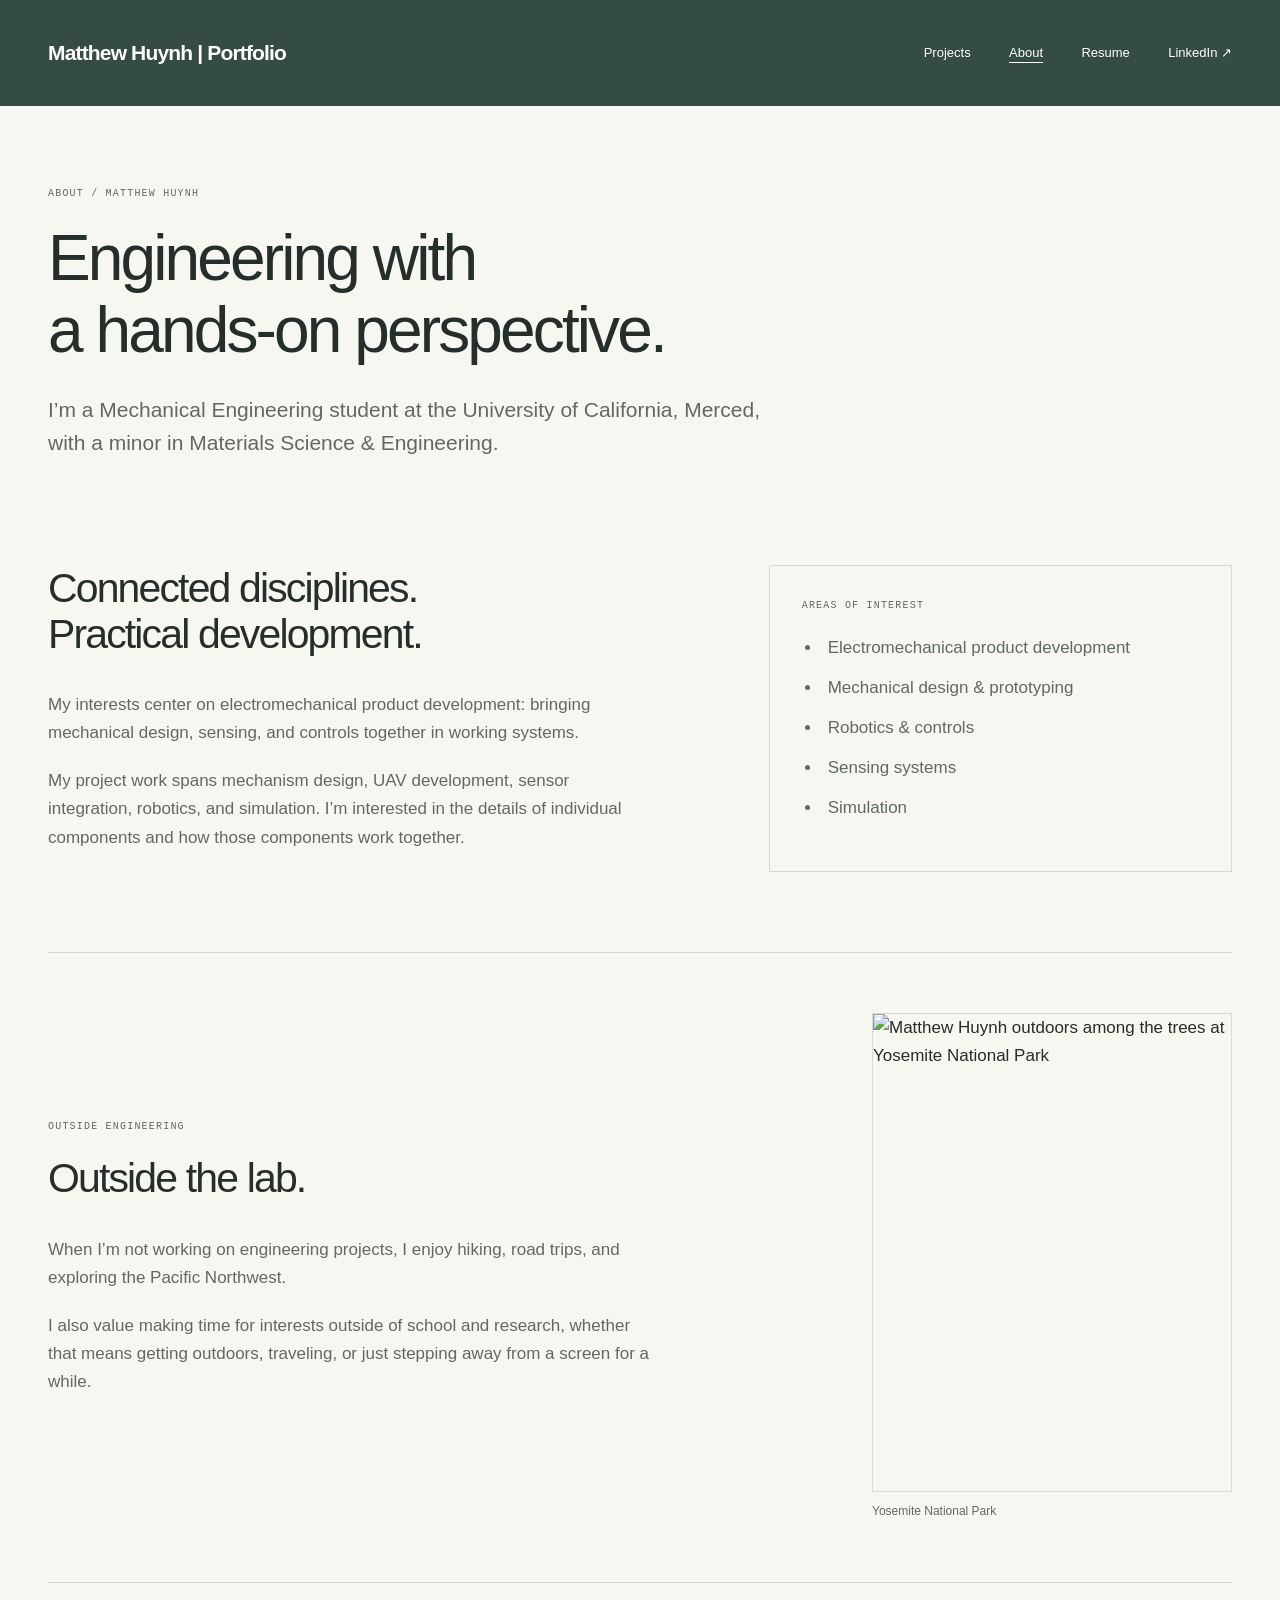
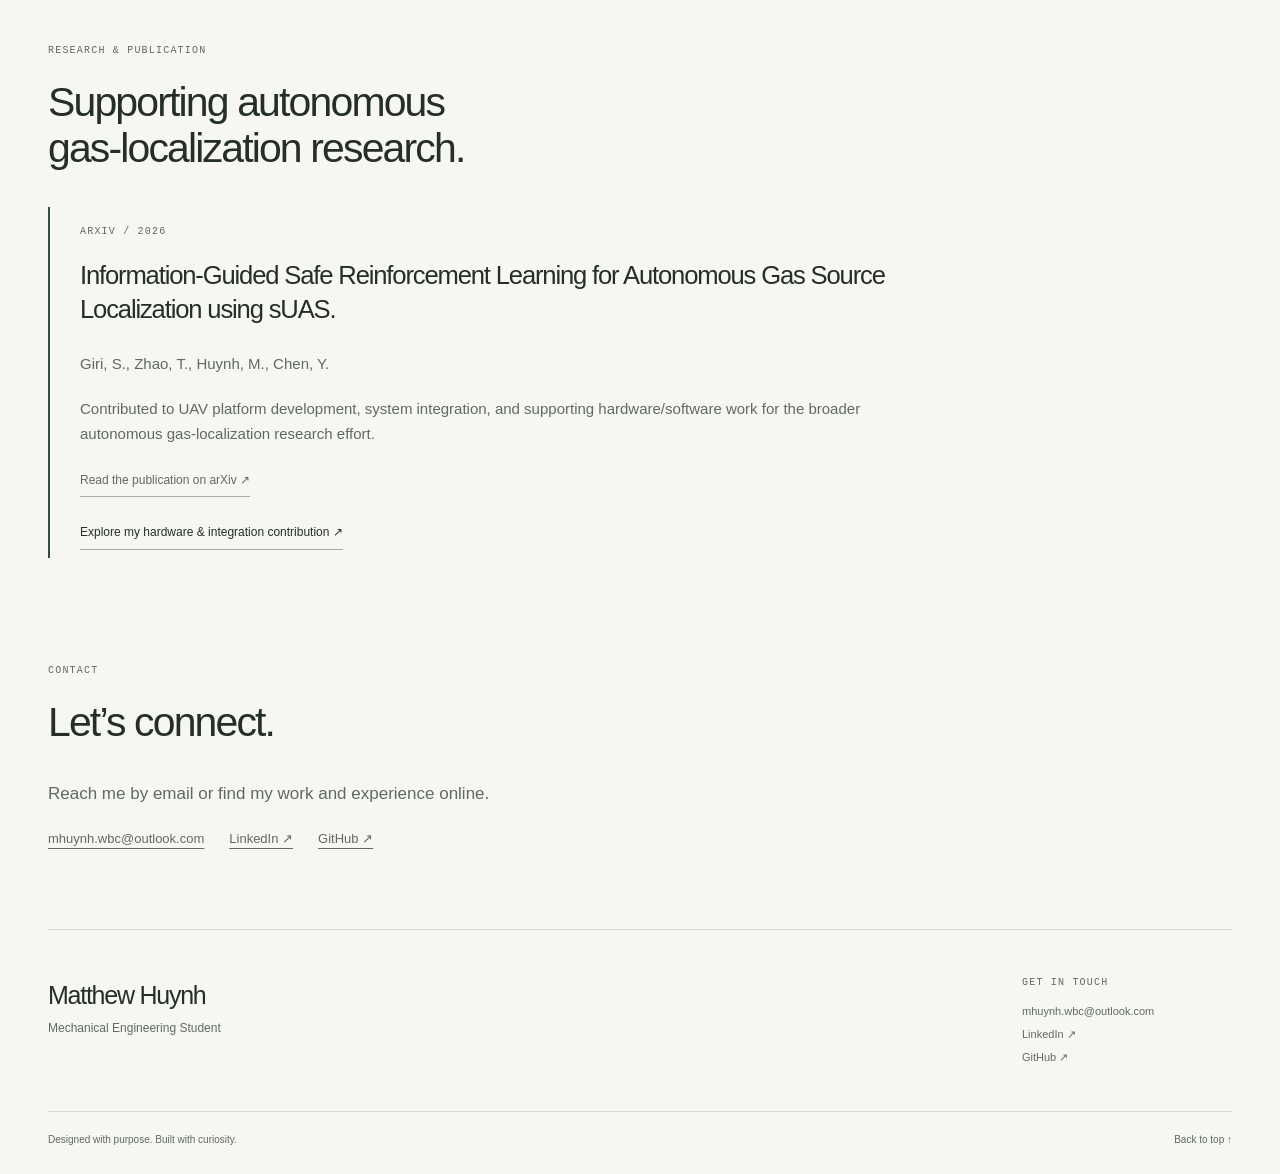
==== about.html @ 2b89392b "added website content" ====
<!doctype html>
<html lang="en"><head><meta charset="utf-8"><meta name="viewport" content="width=device-width, initial-scale=1"><title>About | Matthew Huynh</title><meta name="description" content="Meet Matthew Huynh, a UC Merced Mechanical Engineering student focused on electromechanical development, sensing, and controls."><meta property="og:title" content="About | Matthew Huynh"><meta property="og:description" content="Meet Matthew Huynh, a UC Merced Mechanical Engineering student focused on electromechanical development, sensing, and controls."><meta property="og:type" content="website"><!-- TODO: Add an absolute og:image URL when project photography is available. --><link rel="stylesheet" href="assets/css/styles.css"><script src="assets/js/main.js" defer></script></head>
<body><a class="skip-link" href="#main">Skip to content</a><header class="site-header"><div class="header-inner"><a class="brand" href="index.html">Matthew Huynh | Portfolio</a><button class="menu-toggle" aria-controls="navigation" aria-expanded="false" hidden>Menu <span aria-hidden="true">+</span></button><nav id="navigation" aria-label="Main navigation"><a href="index.html#projects">Projects</a><a href="about.html" aria-current="page">About</a><a href="resume.html">Resume</a><a href="https://www.linkedin.com/in/matthewlhuynh/">LinkedIn <span aria-hidden="true">↗</span></a></nav></div></header>
<main id="main"><section class="page-hero narrow-hero"><p class="eyebrow">ABOUT / MATTHEW HUYNH</p><h1>Engineering with<br>a hands-on perspective.</h1><p class="page-lead">I’m a Mechanical Engineering student at the University of California, Merced, with a minor in Materials Science & Engineering.</p></section><section class="about-layout"><div><h2>Connected disciplines.<br>Practical development.</h2><p>My interests center on electromechanical product development: bringing mechanical design, sensing, and controls together in working systems.</p><p>My project work spans mechanism design, UAV development, sensor integration, robotics, and simulation. I’m interested in the details of individual components and how those components work together.</p></div><aside class="interest-panel"><p class="eyebrow">AREAS OF INTEREST</p><ul class="role-list"><li>Electromechanical product development</li><li>Mechanical design & prototyping</li><li>Robotics & controls</li><li>Sensing systems</li><li>Simulation</li></ul></aside></section><section class="about-layout about-personal" aria-labelledby="outside-lab">
<div><p class="eyebrow">OUTSIDE ENGINEERING</p><h2 id="outside-lab">Outside the lab.</h2>
<p>When I&rsquo;m not working on engineering projects, I enjoy hiking, road trips, and exploring the Pacific Northwest.</p>
<p>I also value making time for interests outside of school and research, whether that means getting outdoors, traveling, or just stepping away from a screen for a while.</p></div>
<figure><img src="assets/images/about/IMG_6024.jpg" width="2316" height="3088" loading="lazy" alt="Matthew Huynh outdoors among the trees at Yosemite National Park"><figcaption>Yosemite National Park</figcaption></figure>
</section>
<section class="publication"><p class="eyebrow">RESEARCH & PUBLICATION</p><h2>Supporting autonomous<br>gas-localization research.</h2><article><span class="eyebrow">ARXIV / 2026</span><h3>Information-Guided Safe Reinforcement Learning for Autonomous Gas Source Localization using sUAS.</h3><p>Giri, S., Zhao, T., Huynh, M., Chen, Y.</p><p>Contributed to UAV platform development, system integration, and supporting hardware/software work for the broader autonomous gas-localization research effort.</p><p><a class="text-link" href="https://arxiv.org/html/2609.05569v1">Read the publication on arXiv ↗</a></p><a class="text-link" href="projects/uav-gas-sensing.html">Explore my hardware &amp; integration contribution ↗</a></article></section><section class="contact-section"><p class="eyebrow">CONTACT</p><h2>Let’s connect.</h2><p>Reach me by email or find my work and experience online.</p><div class="contact-placeholders"><a href="mailto:mhuynh.wbc@outlook.com">mhuynh.wbc@outlook.com</a><a href="https://www.linkedin.com/in/matthewlhuynh/">LinkedIn ↗</a><a href="https://github.com/matta-h">GitHub ↗</a></div></section></main><footer><div class="footer-top"><div><a class="footer-name" href="index.html">Matthew Huynh</a><p>Mechanical Engineering Student</p></div><div class="footer-contact"><span class="eyebrow">GET IN TOUCH</span><a href="mailto:mhuynh.wbc@outlook.com">mhuynh.wbc@outlook.com</a><a href="https://www.linkedin.com/in/matthewlhuynh/">LinkedIn ↗</a><a href="https://github.com/matta-h">GitHub ↗</a></div></div><div class="footer-bottom"><span>Designed with purpose. Built with curiosity.</span><a href="#main">Back to top ↑</a></div></footer></body></html>
---- assets/css/styles.css ----
:root {
  --background: #f7f7f2;
  --surface: #eeeee7;
  --text: #252e2a;
  --muted: #606963;
  --accent: #354c45;
  --border: #d6dbd2;
  --max-width: 1200px;
  --space-1: .5rem;
  --space-2: 1rem;
  --space-3: 1.5rem;
  --space-4: 2rem;
  --space-5: 3rem;
  --space-6: 5rem;
  --space-7: 7rem;
}
* { box-sizing: border-box; }
html { scroll-behavior: smooth; scroll-padding-top: calc(105px + 1rem); }
body { margin: 0; background: var(--background); color: var(--text); font: 17px/1.65 -apple-system, BlinkMacSystemFont, "Segoe UI", sans-serif; -webkit-font-smoothing: antialiased; }
a { color: inherit; text-underline-offset: 5px; }
button { font: inherit; }
a, button { -webkit-tap-highlight-color: transparent; }
a:focus-visible, button:focus-visible { outline: 2px solid var(--accent); outline-offset: 6px; }
::selection { background: #cfdbd0; }
h1,h2,h3,p { margin-top: 0; }
h1,h2,h3 { line-height: 1.13; font-weight: 500; letter-spacing: -.045em; }
h1 { font-size: clamp(2.8rem, 5.7vw, 5rem); }
h2 { font-size: clamp(2rem, 3.2vw, 2.8rem); }
h3 { font-size: 1.8rem; }
p { color: var(--muted); margin-bottom: 1.25rem; }
main, footer, .header-inner { width: min(var(--max-width), calc(100% - 96px)); margin-inline: auto; }
.site-header { position: sticky; top: 0; z-index: 5; background: var(--accent); color: #fff; border-bottom: 1px solid var(--accent); }
.header-inner { min-height: 105px; display: flex; align-items: center; justify-content: space-between; gap: 2rem; }
.brand { text-decoration: none; font-size: 21px; font-weight: 600; letter-spacing: -.04em; line-height: 1.3; white-space: nowrap; }
nav { display: flex; gap: 2.4rem; align-items: center; font-size: 13px; }
nav a { text-decoration: none; }
nav a:hover, nav a[aria-current="page"] { text-decoration: underline; }
.nav-placeholder { color: var(--muted); }
.menu-toggle { display: none; }
.skip-link { position: fixed; top: -100px; left: 20px; z-index: 10; padding: 12px 20px; background: var(--text); color: white; }
.skip-link:focus { top: 15px; }
.home-hero { display: grid; grid-template-columns: 1.08fr 1fr; align-items: center; gap: 5%; padding: 82px 0 66px; }
.eyebrow { color: var(--muted); font: 10px/1.6 ui-monospace, SFMono-Regular, Consolas, monospace; letter-spacing: .12em; text-transform: uppercase; }
.dot { display: inline-block; width: 6px; height: 6px; background: var(--accent); border-radius: 50%; margin-right: 8px; vertical-align: 1px; }
.hero-copy h1 { margin: 24px 0; letter-spacing: -.065em; font-size: clamp(2.7rem, 4.65vw, 4.2rem); }
.accent { color: var(--accent); }
.hero-lead { color: var(--text); font-size: clamp(1.2rem, 1.65vw, 1.45rem); line-height: 1.45; max-width: 520px; }
.hero-secondary { font-size: 15px; max-width: 470px; }
.actions { display: flex; flex-wrap: wrap; gap: 12px; margin-top: 30px; }
.button { display: inline-flex; align-items: center; justify-content: center; gap: 32px; padding: 12px 19px; border: 1px solid var(--border); font-size: 12px; text-decoration: none; transition: background .15s; }
.button:hover { background: #e5e8df; }
.button.primary { background: var(--accent); border-color: var(--accent); color: #fff; }
.button.primary:hover { background: #243b34; }
.placeholder-image { aspect-ratio: 4/3; background-color: #e8ece4; background-image: linear-gradient(#52655009 1px, transparent 1px), linear-gradient(90deg,#52655009 1px,transparent 1px); background-size: 32px 32px; position: relative; border: 1px solid #dce1d7; display: grid; place-items: center; min-width: 0; overflow: hidden; }
.hero-image { aspect-ratio: 1.1; background-color: #e5e9df; }
.media-number, .media-corner { position: absolute; font: 10px ui-monospace, Consolas, monospace; color: #627062; }
.media-number { top: 20px; left: 20px; letter-spacing: .13em; }
.media-corner { bottom: 16px; right: 20px; font-size: 20px; }
.media-center { text-align: center; display: flex; align-items: center; flex-direction: column; padding: 30px; font-size: 13px; color: #596556; }
.media-center small { font: 8px/1.6 ui-monospace, Consolas, monospace; letter-spacing: .13em; margin-top: 10px; }
.crosshair { display: grid; place-items: center; font: 30px/1 ui-monospace, Consolas, monospace; font-weight: 200; width: 80px; height: 80px; margin-bottom: 22px; border: 1px solid #a8b6a6; border-radius: 50%; color: #859580; }
.image-caption { display: flex; justify-content: space-between; gap: 15px; font: 8px/1.5 ui-monospace, Consolas, monospace; letter-spacing: .08em; color: var(--muted); padding-top: 12px; }
.discipline-strip { display: flex; justify-content: space-between; flex-wrap: wrap; gap: 15px; border-block: 1px solid var(--border); padding: 20px 0; text-transform: uppercase; font: 10px/1.6 ui-monospace, Consolas, monospace; letter-spacing: .1em; color: var(--muted); }
.selected-projects { padding-top: var(--space-6); }
.section-heading { display: flex; justify-content: space-between; align-items: end; gap: 20px; margin-bottom: 40px; }
.section-heading h2 { margin-bottom: 0; }
.section-heading .eyebrow { margin-bottom: 12px; }
.section-note { font-size: 12px; color: var(--muted); padding-bottom: 4px; }
.project-row { display: grid; grid-template-columns: 1.15fr 1fr; gap: 7%; align-items: center; padding-block: 40px; border-top: 1px solid var(--border); }
.project-media { display: block; text-decoration: none; }
.project-media:hover .placeholder-image { background-color: #e0e6da; }
.project-kicker { display: flex; flex-wrap: wrap; gap: 12px; align-items: center; font: 9px/1.6 ui-monospace, Consolas, monospace; text-transform: uppercase; letter-spacing: .06em; margin-bottom: 24px; color: var(--muted); }
.status { border: 1px solid #c8d2c2; padding: 3px 7px; color: var(--accent); }
.project-copy h3 { font-size: clamp(1.8rem, 3vw, 2.5rem); margin-bottom: 20px; }
.project-copy h3 a { text-decoration: none; }
.project-copy h3 a:hover { text-decoration: underline; text-decoration-thickness: 1px; }
.project-copy p { font-size: 15px; }
.tags { list-style: none; padding: 0; display: flex; flex-wrap: wrap; gap: 7px; margin: 23px 0 28px; }
.tags li { font-size: 9px; padding: 4px 8px; border: 1px solid var(--border); color: var(--muted); }
.text-link { font-size: 12px; font-weight: 500; text-decoration: none; padding-bottom: 6px; border-bottom: 1px solid #a4afa3; display: inline-flex; gap: 28px; }
.text-link:hover { border-color: var(--text); }
.more-projects { padding-block: 55px 80px; }
.more-projects h2 { font-size: 2rem; }
.more-grid { display: grid; grid-template-columns: 1fr 1fr; gap: 24px; }
.small-project { border: 1px solid var(--border); padding: 32px; text-decoration: none; transition: background .15s; }
.small-project:hover { background: var(--surface); }
.small-project h3 { font-size: 1.6rem; margin: 24px 0 16px; }
.small-project p { font-size: 14px; }
.about-teaser { padding: 60px; background: #e9ece3; margin-bottom: 85px; }
.about-teaser p:not(.eyebrow) { max-width: 580px; font-size: 16px; }
footer { border-top: 1px solid var(--border); padding-top: 45px; }
.footer-top { display: flex; justify-content: space-between; gap: 30px; padding-bottom: 45px; }
.footer-name { font-size: 25px; font-weight: 500; letter-spacing: -.05em; text-decoration: none; }
.footer-top p { font-size: 12px; margin-top: 3px; }
.footer-contact { display: flex; flex-direction: column; gap: 5px; font-size: 11px; color: var(--muted); min-width: 210px; }
.footer-contact .eyebrow { margin-bottom: 6px; }
.footer-bottom { display: flex; justify-content: space-between; flex-wrap: wrap; gap: 14px; padding: 20px 0 25px; border-top: 1px solid var(--border); font-size: 10px; color: var(--muted); }
.footer-bottom a { text-decoration: none; }
.page-hero { padding-top: 60px; }
.back-link { display: inline-block; font-size: 12px; text-decoration: none; margin-bottom: 45px; color: var(--muted); }
.page-hero h1 { max-width: 1000px; margin: 20px 0 26px; }
.page-lead { font-size: 21px; max-width: 750px; line-height: 1.6; }
.project-meta { display: grid; grid-template-columns: .7fr 1fr 1fr 1.3fr; gap: 30px; border-block: 1px solid var(--border); padding: 25px 0; margin: 40px 0; }
dt { font: 10px/1.6 ui-monospace, Consolas, monospace; text-transform: uppercase; letter-spacing: .1em; color: var(--muted); margin-bottom: 10px; }
dd { margin: 0; font-size: 13px; }
.case-hero-image { aspect-ratio: 2.25; }
.overview-grid { display: grid; grid-template-columns: 1fr 1fr; gap: 10%; padding-block: 80px; }
.overview-grid h2 { font-size: 2rem; }
.role-list { padding-left: 20px; color: var(--muted); }
.role-list li { padding-left: 6px; margin-bottom: 12px; }
.engineering-process { border-top: 1px solid var(--border); padding-top: 65px; }
.process-row { display: grid; grid-template-columns: 1fr 1fr; gap: 8%; align-items: center; margin-bottom: 65px; }
.process-row:nth-child(odd)>div:first-child { order: 2; }
.process-row h3 { font-size: 2rem; }
.process-row p { font-size: 16px; }
.technical { background: var(--surface); padding: 40px; }
.highlight-grid { display: grid; grid-template-columns: repeat(3,1fr); gap: 35px; }
.highlight-grid span { color: var(--muted); font-size: 12px; }
.highlight-grid h3 { font-size: 1.4rem; margin: 12px 0 0; }
.editor-note { padding-left: 16px; border-left: 2px solid var(--border); font-size: 13px; }
.project-pagination { display: grid; grid-template-columns: 1fr 1fr; gap: 30px; border-top: 1px solid var(--border); padding: 35px 0 65px; }
.project-pagination a { display: flex; flex-direction: column; align-items: start; gap: 12px; }
.project-pagination a:last-child { align-items: end; text-align: right; }
.project-pagination span { color: var(--muted); font-size: 11px; }
.project-pagination strong { font-size: 18px; font-weight: 500; }
.software-project .placeholder-image { background-color: #e5e9ec; background-size: 24px 24px; }
.narrow-hero { padding-block: 80px 55px; }
.narrow-hero h1 { font-size: clamp(2.6rem, 5vw, 4.2rem); }
.about-layout { display: grid; grid-template-columns: 1.3fr 1fr; gap: 10%; padding: 30px 0 80px; }
.interest-panel { padding: 32px; border: 1px solid var(--border); align-self: start; }
.publication { padding-block: 60px; border-top: 1px solid var(--border); }
.publication article { margin-top: 35px; max-width: 850px; border-left: 2px solid var(--accent); padding: 8px 0 8px 30px; }
.publication article h3 { margin-top: 15px; font-size: 1.6rem; line-height: 1.35; }
.publication article p { font-size: 15px; }
.contact-section { padding: 45px 0 80px; }
.contact-placeholders { display: flex; flex-wrap: wrap; gap: 25px; font-size: 13px; color: var(--muted); }
.education { display: grid; grid-template-columns: 1fr 3fr; gap: 30px; border-block: 1px solid var(--border); padding: 40px 0; }
.education h2 { font-size: 2rem; }
.education p { margin-bottom: 6px; }
.education-facts { display: flex; flex-wrap: wrap; gap: 30px; font-size: 13px; margin-top: 22px; }
.muted { color: var(--muted); font-size: 14px; }
.resume-preview { padding: 55px 0 70px; }
.resume-preview object { display: block; width: 100%; height: 850px; border: 1px solid var(--border); background: var(--surface); margin-bottom: 20px; }
@media (min-width: 1600px) { .home-hero { padding-block: 100px 80px; } }
@media (max-width: 1000px) {
  main,footer,.header-inner { width: calc(100% - 64px); }
  .home-hero { gap: 30px; }
  .hero-copy h1 { font-size: 3rem; }
  .project-row { gap: 5%; }
  .project-kicker { margin-bottom: 15px; }
  .project-meta { grid-template-columns: 1fr 1fr; }
  .section-note { max-width: 180px; }
}
@media (max-width: 760px) {
  main,footer,.header-inner { width: calc(100% - 40px); }
  .header-inner { min-height: 86px; flex-wrap: wrap; gap: 0; padding-block: 18px; }
  .brand { font-size: clamp(14px, 4.4vw, 19px); }
  html { scroll-padding-top: calc(86px + 1rem); }
  .menu-toggle:not([hidden]) { display: flex; gap: 20px; background: none; border: 1px solid var(--border); padding: 7px 12px; font-size: 12px; }
  #navigation { flex-basis: 100%; gap: 22px; padding-top: 22px; flex-wrap: wrap; }
  .js #navigation { display: none; }
  .js #navigation.is-open { display: flex; }
  .home-hero { grid-template-columns: 1fr; padding: 45px 0 35px; gap: 38px; }
  .hero-copy h1 { font-size: clamp(2.5rem, 9vw, 3.8rem); }
  .hero-lead { font-size: 21px; }
  .hero-image { aspect-ratio: 1.35; }
  .discipline-strip { display: grid; grid-template-columns: 1fr 1fr; font-size: 8px; gap: 16px; }
  .selected-projects { padding-top: 50px; }
  .section-heading { align-items: start; flex-direction: column; gap: 12px; margin-bottom: 26px; }
  .section-note { max-width: none; }
  .project-row { grid-template-columns: 1fr; gap: 25px; padding-block: 28px 40px; }
  .project-copy h3 { font-size: 2rem; }
  .tags { margin: 18px 0 22px; }
  .more-projects { padding: 30px 0 50px; }
  .more-grid { grid-template-columns: 1fr; gap: 16px; }
  .small-project { padding: 26px; }
  .about-teaser { padding: 30px 24px; margin-bottom: 50px; }
  .footer-top { flex-direction: column; }
  .footer-bottom { font-size: 9px; }
  .footer-bottom>span:nth-child(2) { display: none; }
  .page-hero { padding-top: 35px; }
  .back-link { margin-bottom: 30px; }
  .page-hero h1 { font-size: clamp(2.3rem, 9vw, 3.5rem); overflow-wrap: anywhere; }
  .page-lead { font-size: 18px; }
  .project-meta { gap: 22px; margin-block: 28px; }
  .case-hero-image { aspect-ratio: 1.35; }
  .overview-grid { grid-template-columns: 1fr; gap: 35px; padding-block: 45px; }
  .engineering-process { padding-top: 40px; }
  .process-row { grid-template-columns: 1fr; gap: 15px; margin-bottom: 40px; }
  .process-row:nth-child(odd)>div:first-child { order: 0; }
  .technical { padding: 28px; }
  .highlight-grid { grid-template-columns: 1fr; gap: 25px; }
  .highlight-grid>div+div { border-top: 1px solid var(--border); padding-top: 18px; }
  .project-pagination { gap: 20px; padding-bottom: 45px; }
  .project-pagination strong { font-size: 15px; }
  .narrow-hero { padding-block: 45px 30px; }
  .about-layout { grid-template-columns: 1fr; gap: 25px; padding-bottom: 45px; }
  .publication { padding-block: 40px; }
  .publication article { padding-left: 20px; }
  .education { grid-template-columns: 1fr; gap: 12px; }
  .resume-preview object { height: 520px; }
}
@media (prefers-reduced-motion: reduce) { html { scroll-behavior: auto; } *, *::before, *::after { transition: none !important; } }

/* Crop guides show recommended source dimensions, not responsive display size. */
.placeholder-image::after {
  content: "CROP 4:3 / 1200 × 900 px";
  position: absolute;
  bottom: 16px;
  left: 16px;
  max-width: calc(100% - 64px);
  padding: 4px 6px;
  background: var(--background);
  color: var(--muted);
  font: 9px/1.5 ui-monospace, SFMono-Regular, Consolas, monospace;
  letter-spacing: .025em;
  pointer-events: none;
}
.hero-image::after { content: "CROP 11:10 / 1320 × 1200 px"; }
.case-hero-image::after { content: "CROP 9:4 / 1800 × 800 px"; }
.footer-contact a { text-decoration: none; }
.footer-contact a:hover { text-decoration: underline; }
@media (max-width: 760px) {
  .hero-image::after, .case-hero-image::after { content: "CROP 27:20 / 1350 × 1000 px"; }
}

/* Ornithopter case study: supplied CAD media and design-development details. */
.ornithopter-study .ornithopter-figure { margin: 0; min-width: 0; }
.ornithopter-study .ornithopter-figure img { display: block; width: 100%; height: auto; border: 1px solid var(--border); background: var(--surface); }
.ornithopter-study .ornithopter-figure figcaption { margin-top: 12px; color: var(--muted); font-size: 12px; line-height: 1.6; }
.ornithopter-study .process-row > div { min-width: 0; }
.ornithopter-study .ornithopter-callout { border-left: 2px solid var(--border); padding-left: 18px; margin-top: 24px; }
.ornithopter-study .ornithopter-callout .eyebrow { margin-bottom: 8px; }
.ornithopter-study .ornithopter-callout ul { padding-left: 18px; margin: 0; color: var(--muted); font-size: 13px; }
.ornithopter-study .ornithopter-evolution { border-top: 1px solid var(--border); padding: 50px 0 60px; }
.ornithopter-study .ornithopter-evolution > h2 { max-width: 800px; }
.ornithopter-study .ornithopter-evolution-grid { display: grid; grid-template-columns: repeat(3, minmax(0, 1fr)); gap: 24px; margin-top: 30px; }
.ornithopter-study .ornithopter-evolution-grid article { border-top: 2px solid var(--border); padding-top: 20px; }
.ornithopter-study .ornithopter-evolution-grid article:last-child { border-color: var(--accent); }
.ornithopter-study .ornithopter-evolution-grid h3 { font-size: 1.4rem; }
.ornithopter-study .ornithopter-evolution-grid p:not(.eyebrow) { font-size: 14px; }
.ornithopter-study .technical .muted { margin: 8px 0 0; font-size: 12px; }
@media (max-width: 760px) {
  .ornithopter-study .ornithopter-evolution-grid { grid-template-columns: 1fr; gap: 16px; }
  .ornithopter-study .ornithopter-evolution { padding-block: 35px; }
}

/* Homepage supplied media within the existing technical frames. */
.home-media img { display: block; width: 100%; height: 100%; min-height: 0; object-fit: contain; }
.home-media.hero-image img { object-fit: cover; object-position: center 40%; }
.home-media .media-corner { background: var(--background); padding: 4px 6px; }

/* CITRIS: full-frame technical figures, operational details and modeled results. */
.citris-study .citris-figure { margin: 0; min-width: 0; }
.citris-study .citris-figure img { display: block; width: 100%; height: auto; border: 1px solid var(--border); background: white; }
.citris-study .citris-figure figcaption { margin-top: 12px; font-size: 12px; line-height: 1.6; color: var(--muted); }
.citris-study .citris-figure figcaption .eyebrow { margin-right: 10px; }
.citris-study .citris-figure figcaption a { white-space: nowrap; }
.citris-study .citris-figure button { margin-top: 12px; cursor: pointer; }
.citris-study button[hidden] { display: none; }
.citris-study .actions { align-items: center; gap: 24px; }
.citris-study .citris-section { border-top: 1px solid var(--border); padding-block: 55px; }
.citris-study .citris-intro { max-width: 850px; }
.citris-study .citris-grid { display: grid; grid-template-columns: repeat(3,minmax(0,1fr)); gap: 30px; }
.citris-study .citris-two { grid-template-columns: repeat(2,minmax(0,1fr)); }
.citris-study .citris-grid h3 { font-size: 1.5rem; }
.citris-study .citris-grid h4 { margin: 0 0 12px; font-weight: 500; }
.citris-study .citris-grid p { font-size: 15px; }
.citris-study .process-row > div { min-width: 0; }
.citris-study .citris-stages { display: grid; grid-template-columns: repeat(3,minmax(0,1fr)); gap: 24px; margin-bottom: 55px; }
.citris-study .citris-stages a { display: flex; flex-direction: column; gap: 10px; border-top: 1px solid var(--border); padding-top: 18px; text-decoration: none; }
.citris-study .citris-stages a:hover strong { text-decoration: underline; }
.citris-study .citris-stages strong { font-weight: 500; }
.citris-study .citris-stages span:last-child { font-size: 13px; color: var(--muted); }
.citris-study .citris-flow { padding: 0; list-style: none; display: grid; grid-template-columns: repeat(4,minmax(0,1fr)); margin: 30px 0 40px; border-block: 1px solid var(--border); }
.citris-study .citris-flow li { padding: 20px 12px; font-size: 13px; }
.citris-study .citris-flow li:not(:last-child)::after { content: " \2192"; margin-left: 10px; color: var(--muted); }
.citris-study .citris-scope { border-left: 2px solid var(--accent); padding: 15px 20px; background: var(--surface); font-size: 15px; margin-bottom: 30px; }
.citris-study .citris-phases { margin-top: 35px; }
.citris-study .citris-details details { border-top: 1px solid var(--border); padding-block: 18px; }
.citris-study summary { cursor: pointer; font-size: 14px; }
.citris-study summary:focus-visible { outline: 2px solid var(--accent); outline-offset: 5px; }
.citris-study details .citris-figure { margin-top: 20px; }
.citris-study .citris-metrics { display: grid; grid-template-columns: repeat(4,minmax(0,1fr)); gap: 20px; margin: 30px 0; }
.citris-study .citris-metrics > div { border-top: 1px solid var(--border); padding-top: 20px; }
.citris-study .citris-metrics dd { font-size: clamp(1.8rem,3vw,2.7rem); letter-spacing: -.04em; }
@media (max-width: 760px) {
  .citris-study .citris-grid, .citris-study .citris-stages { grid-template-columns: 1fr; }
  .citris-study .citris-section { padding-block: 35px; }
  .citris-study .citris-flow, .citris-study .citris-metrics { grid-template-columns: repeat(2,minmax(0,1fr)); }
  .citris-study .citris-stages { gap: 18px; margin-bottom: 35px; }
}

/* Robot controls case study: supplied hardware, uncropped models and test video. */
.pid-study .pid-figure { margin: 0; min-width: 0; }
.pid-study .pid-figure img { display: block; width: 100%; height: auto; border: 1px solid var(--border); background: white; }
.pid-study .pid-figure figcaption { margin-top: 12px; font-size: 12px; line-height: 1.6; color: var(--muted); }
.pid-study .pid-figure figcaption .eyebrow { margin-right: 10px; }
.pid-study .pid-figure figcaption a { white-space: nowrap; }
.pid-study .pid-video video { display: block; width: 100%; max-height: 650px; height: auto; aspect-ratio: 16 / 9; object-fit: contain; background: var(--surface); border: 1px solid var(--border); }
.pid-study .pid-intro { max-width: 850px; }
.pid-study .pid-hero-note { margin-top: 28px; }
.pid-study .actions { align-items: center; gap: 24px; }
.pid-study .pid-section { border-top: 1px solid var(--border); padding-block: 50px; }
.pid-study .pid-grid { display: grid; grid-template-columns: repeat(2,minmax(0,1fr)); gap: 30px; }
.pid-study .pid-grid h3 { font-size: 1.5rem; }
.pid-study .pid-grid p { font-size: 15px; }
.pid-study .pid-signal { border-block: 1px solid var(--border); padding-block: 18px; margin: 24px 0; font-size: 13px; line-height: 1.8; }
.pid-study .pid-path { border-left: 2px solid var(--border); padding-left: 18px; }
.pid-study .pid-path p:not(.eyebrow) { font-size: 13px; }
.pid-study .process-row > div { min-width: 0; }
.pid-study .pid-execution { padding-top: 30px; }
.robot-card > img { display: block; width: 100%; height: 180px; object-fit: contain; border: 1px solid var(--border); margin-bottom: 24px; background: var(--surface); }
@media (max-width: 760px) {
  .pid-study .pid-grid { grid-template-columns: 1fr; gap: 20px; }
  .pid-study .pid-section { padding-block: 35px; }
}

/* Mercury case study: concept architecture and documented subsystem prototypes. */
.hg-study .hg-figure { margin: 0; min-width: 0; }
.hg-study .hg-figure img { display: block; width: 100%; height: auto; border: 1px solid var(--border); background: white; }
.hg-study .hg-hero { max-width: 960px; margin-inline: auto; }
.hg-study .hg-figure figcaption { margin-top: 12px; font-size: 12px; line-height: 1.6; color: var(--muted); }
.hg-study .hg-figure figcaption .eyebrow { margin-right: 10px; }
.hg-study .hg-figure figcaption a { white-space: nowrap; }
.hg-study .hg-intro { max-width: 850px; }
.hg-study .hg-hero-note { margin-top: 28px; }
.hg-study .hg-scope { border-left: 2px solid var(--accent); padding-left: 18px; font-size: 14px; }
.hg-study .hg-section { border-top: 1px solid var(--border); padding-block: 45px; }
.hg-study .hg-chain { border-top: 0; padding-top: 0; }
.hg-study .hg-grid { display: grid; grid-template-columns: repeat(3,minmax(0,1fr)); gap: 30px; }
.hg-study .hg-grid h4 { font-weight: 500; margin-bottom: 12px; }
.hg-study .hg-grid p { font-size: 15px; }
.hg-study .hg-circuits { display: grid; grid-template-columns: repeat(2,minmax(0,1fr)); gap: 35px; margin-top: 30px; }
.hg-study .hg-circuits h3 { font-size: 1.6rem; }
.hg-study .hg-circuits p { font-size: 15px; }
.hg-study .process-row > div { min-width: 0; }
.hg-study .hg-breadboard { padding-top: 25px; }
.hg-card > img { display: block; width: 100%; height: 180px; object-fit: contain; border: 1px solid var(--border); margin-bottom: 24px; background: var(--surface); }
@media (max-width: 760px) {
  .hg-study .hg-grid, .hg-study .hg-circuits { grid-template-columns: 1fr; gap: 25px; }
  .hg-study .hg-section { padding-block: 35px; }
}

/* Signal fitting: plot-only inline view with compact parameter definitions. */
.hg-study .hg-modeling { border-top: 1px solid var(--border); padding-top: 45px; }
.hg-study .hg-plot-window { display: block; aspect-ratio: 1306 / 650; overflow: hidden; }
.hg-study .hg-plot-window img { width: 100%; height: auto; }
.hg-study .hg-model-parameters { border-left: 2px solid var(--border); padding-left: 16px; margin: 24px 0 0; }
.hg-study .hg-model-parameters > div { display: grid; grid-template-columns: 22px 1fr; gap: 12px; margin-block: 6px; }
.hg-study .hg-model-parameters dt { margin: 0; font: inherit; text-transform: none; }
.hg-study .hg-model-parameters dd { font-size: 13px; align-self: center; color: var(--muted); }
.hg-study .hg-status { margin-top: 45px; }

/* Populated homepage images no longer need crop/export annotations. */
.home-media::after { content: none; }

/* Gas-sensing research: physical platforms with clear collaboration scope. */
.gas-study .gas-figure { margin: 0; min-width: 0; }
.gas-study .gas-figure img { display: block; width: 100%; height: auto; border: 1px solid var(--border); }
.gas-study .gas-hero { max-width: 1000px; margin-inline: auto; }
.gas-study .gas-figure figcaption { margin-top: 12px; color: var(--muted); font-size: 12px; line-height: 1.6; }
.gas-study .gas-figure figcaption .eyebrow { margin-right: 10px; }
.gas-study .gas-figure figcaption a { white-space: nowrap; }
.gas-study .gas-intro { max-width: 850px; }
.gas-study .gas-hero-note { margin-top: 28px; }
.gas-study .actions { align-items: center; gap: 24px; }
.gas-study .gas-section { border-top: 1px solid var(--border); padding-block: 45px; }
.gas-study .gas-design { padding-top: 0; border-top: 0; }
.gas-study .gas-grid { display: grid; grid-template-columns: repeat(3,minmax(0,1fr)); gap: 30px; }
.gas-study .gas-two { grid-template-columns: repeat(2,minmax(0,1fr)); }
.gas-study .gas-grid h4 { font-weight: 500; margin-bottom: 12px; }
.gas-study .gas-grid p { font-size: 15px; }
.gas-study .process-row > div { min-width: 0; }
.gas-study .gas-publication { margin-top: 45px; }
.gas-study .gas-publication article { border-left: 2px solid var(--accent); padding-left: 24px; margin-top: 30px; max-width: 900px; }
.gas-study .gas-publication article h3 { font-size: 1.6rem; line-height: 1.35; }
@media (max-width: 760px) {
  .gas-study .gas-grid { grid-template-columns: 1fr; gap: 20px; }
  .gas-study .gas-section { padding-block: 35px; }
}

/* A restrained personal detail within the existing About layout. */
.about-personal { align-items: center; border-top: 1px solid var(--border); padding-block: 60px; }
.about-personal figure { margin: 0; width: 100%; max-width: 360px; justify-self: end; }
.about-personal img { display: block; width: 100%; height: auto; border: 1px solid var(--border); }
.about-personal figcaption { margin-top: 10px; color: var(--muted); font-size: 12px; }
@media (max-width: 760px) {
  .about-personal { padding-block: 40px; }
  .about-personal figure { max-width: 340px; justify-self: center; }
}

/* High-contrast navigation on the accent-green persistent header. */
.site-header .menu-toggle { color: inherit; border-color: #ffffff80; }
.site-header a:focus-visible, .site-header button:focus-visible { outline-color: #fff; }

/* Quieter navigation while reading; retain the dark accent at the page top. */
.site-header.is-scrolled { background: #e9ece3; color: var(--text); border-bottom-color: var(--border); }
.site-header.is-scrolled .menu-toggle { border-color: var(--muted); }
.site-header.is-scrolled a:focus-visible, .site-header.is-scrolled button:focus-visible { outline-color: var(--accent); }

/* Keep technical captions readable on narrow screens. */
@media (max-width: 760px) {
  .case-study[class] figure figcaption, .about-personal figcaption { font-size: 13px; }
  .case-study[class] figure figcaption .eyebrow { font-size: 12px; }
}
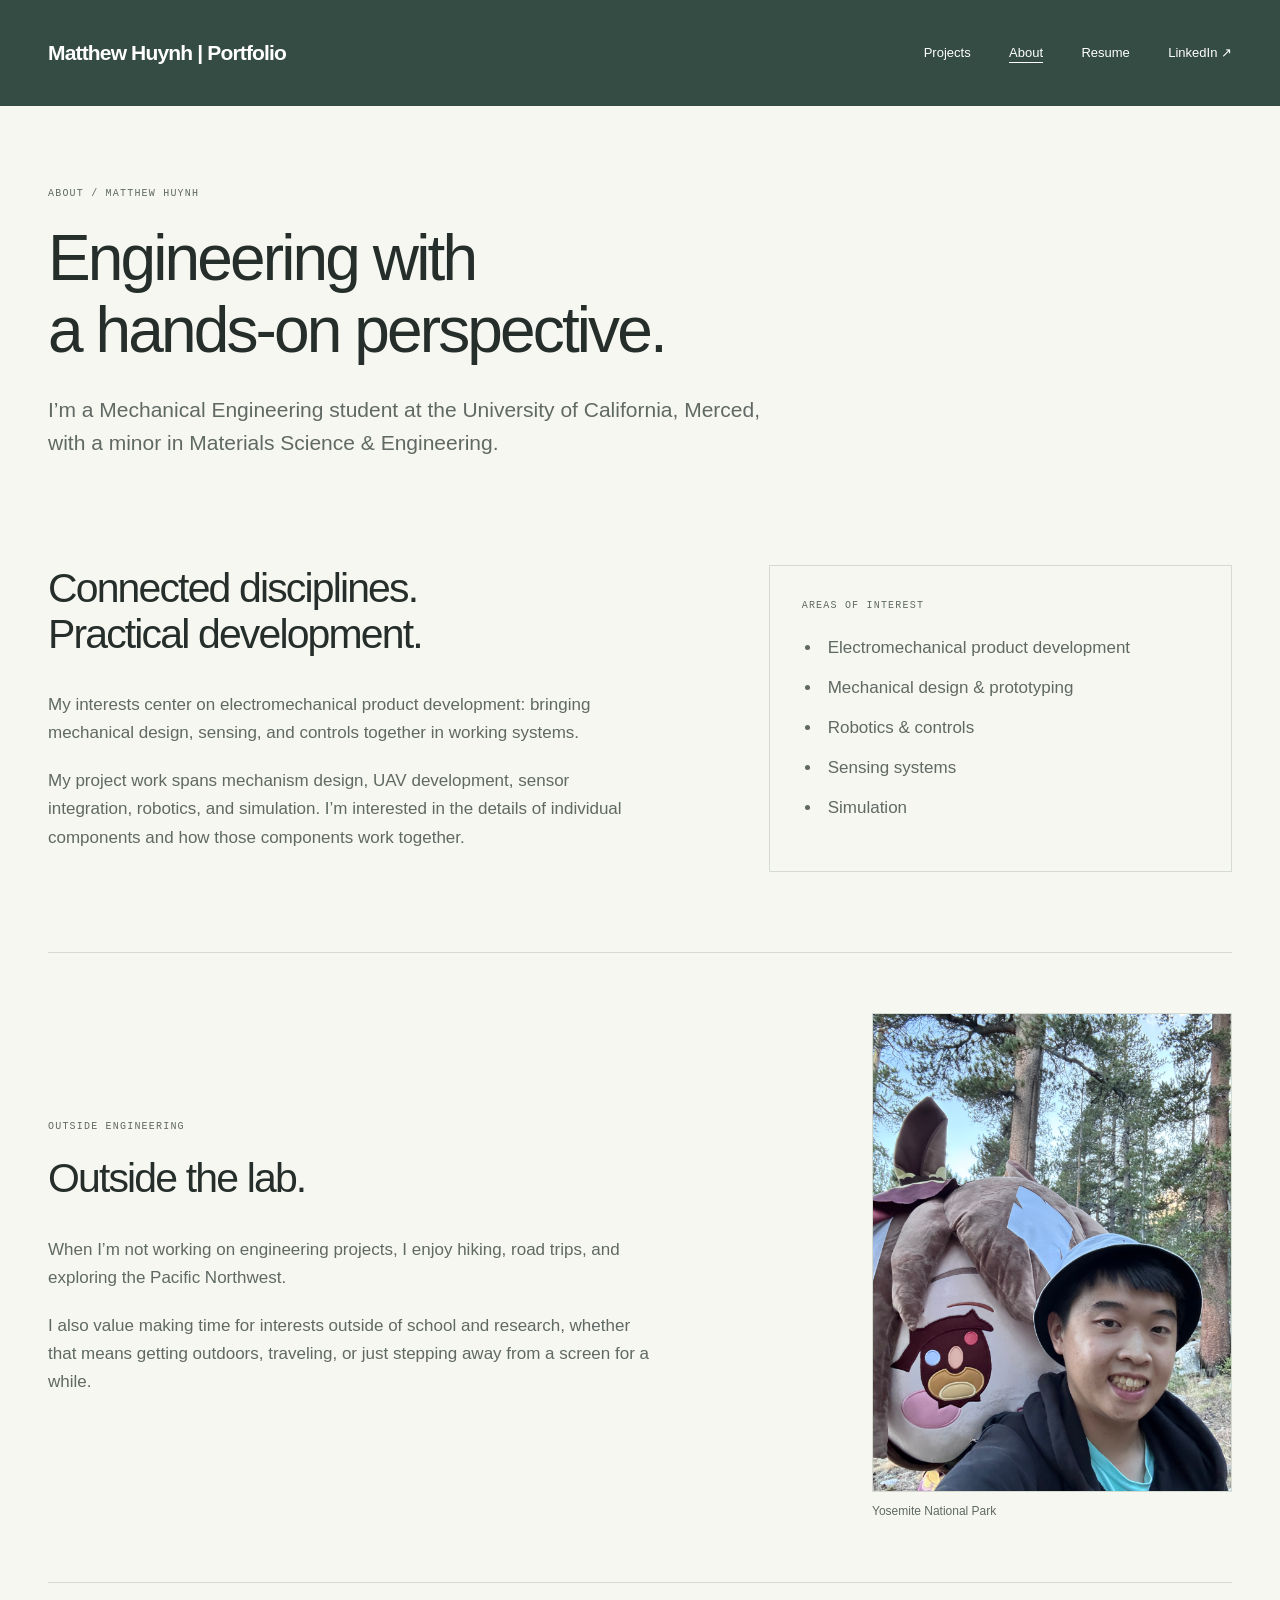
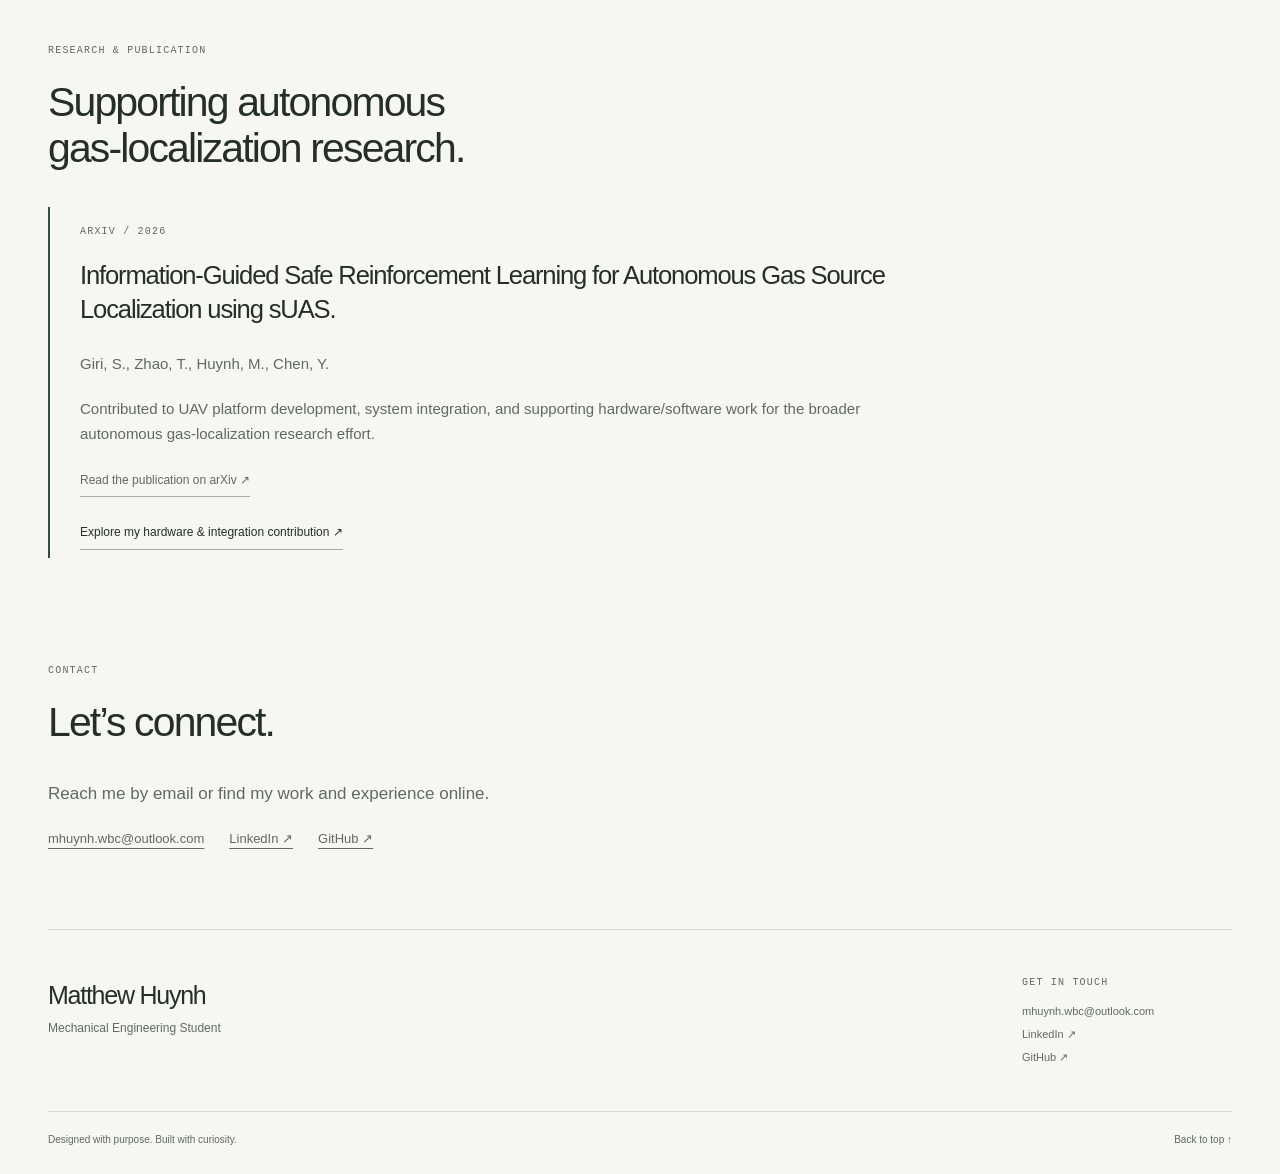
==== commit 619b09b2: "fixed about me" ====
--- a/about.html
+++ b/about.html
@@ -5,6 +5,6 @@
 <div><p class="eyebrow">OUTSIDE ENGINEERING</p><h2 id="outside-lab">Outside the lab.</h2>
 <p>When I&rsquo;m not working on engineering projects, I enjoy hiking, road trips, and exploring the Pacific Northwest.</p>
 <p>I also value making time for interests outside of school and research, whether that means getting outdoors, traveling, or just stepping away from a screen for a while.</p></div>
-<figure><img src="assets/images/about/IMG_6024.jpg" width="2316" height="3088" loading="lazy" alt="Matthew Huynh outdoors among the trees at Yosemite National Park"><figcaption>Yosemite National Park</figcaption></figure>
+<figure><img src="assets/images/about/IMG_6024.JPG" width="2316" height="3088" loading="lazy" alt="Matthew Huynh outdoors among the trees at Yosemite National Park"><figcaption>Yosemite National Park</figcaption></figure>
 </section>
 <section class="publication"><p class="eyebrow">RESEARCH & PUBLICATION</p><h2>Supporting autonomous<br>gas-localization research.</h2><article><span class="eyebrow">ARXIV / 2026</span><h3>Information-Guided Safe Reinforcement Learning for Autonomous Gas Source Localization using sUAS.</h3><p>Giri, S., Zhao, T., Huynh, M., Chen, Y.</p><p>Contributed to UAV platform development, system integration, and supporting hardware/software work for the broader autonomous gas-localization research effort.</p><p><a class="text-link" href="https://arxiv.org/html/2609.05569v1">Read the publication on arXiv ↗</a></p><a class="text-link" href="projects/uav-gas-sensing.html">Explore my hardware &amp; integration contribution ↗</a></article></section><section class="contact-section"><p class="eyebrow">CONTACT</p><h2>Let’s connect.</h2><p>Reach me by email or find my work and experience online.</p><div class="contact-placeholders"><a href="mailto:mhuynh.wbc@outlook.com">mhuynh.wbc@outlook.com</a><a href="https://www.linkedin.com/in/matthewlhuynh/">LinkedIn ↗</a><a href="https://github.com/matta-h">GitHub ↗</a></div></section></main><footer><div class="footer-top"><div><a class="footer-name" href="index.html">Matthew Huynh</a><p>Mechanical Engineering Student</p></div><div class="footer-contact"><span class="eyebrow">GET IN TOUCH</span><a href="mailto:mhuynh.wbc@outlook.com">mhuynh.wbc@outlook.com</a><a href="https://www.linkedin.com/in/matthewlhuynh/">LinkedIn ↗</a><a href="https://github.com/matta-h">GitHub ↗</a></div></div><div class="footer-bottom"><span>Designed with purpose. Built with curiosity.</span><a href="#main">Back to top ↑</a></div></footer></body></html>
